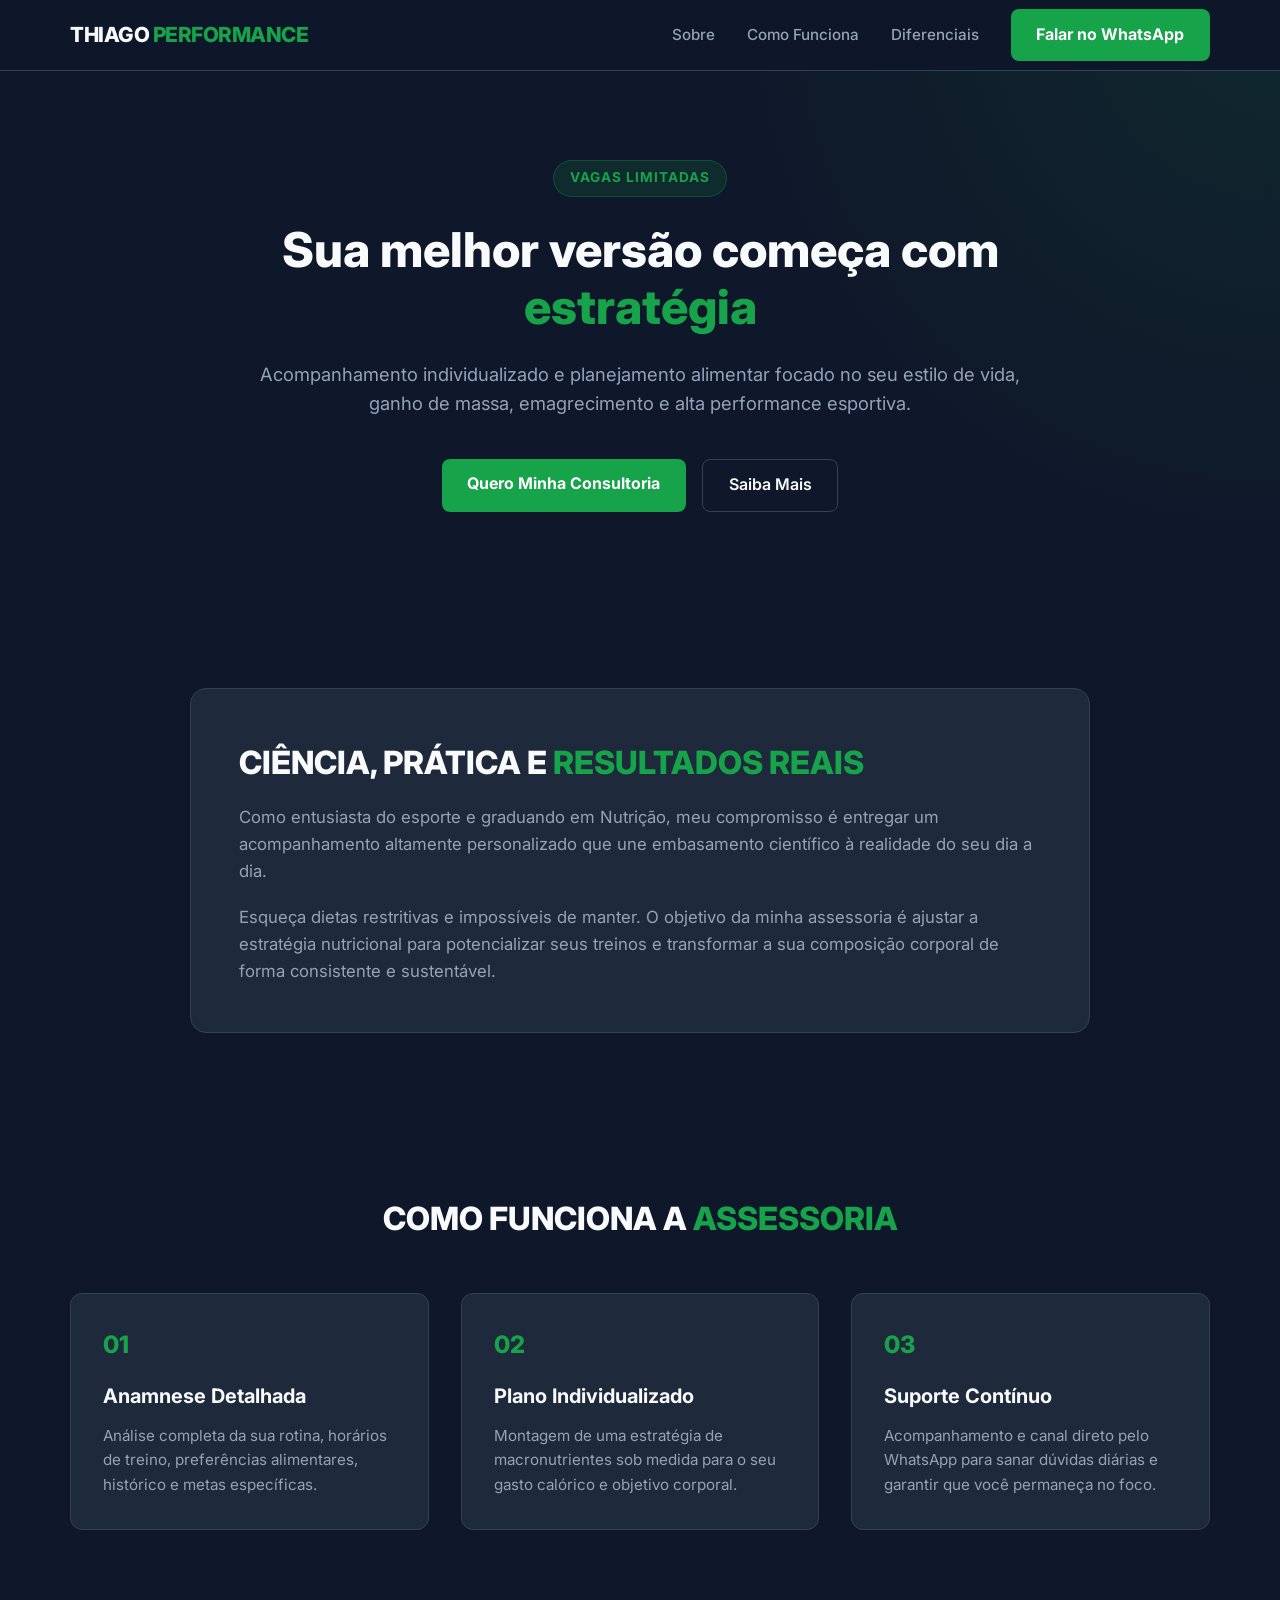
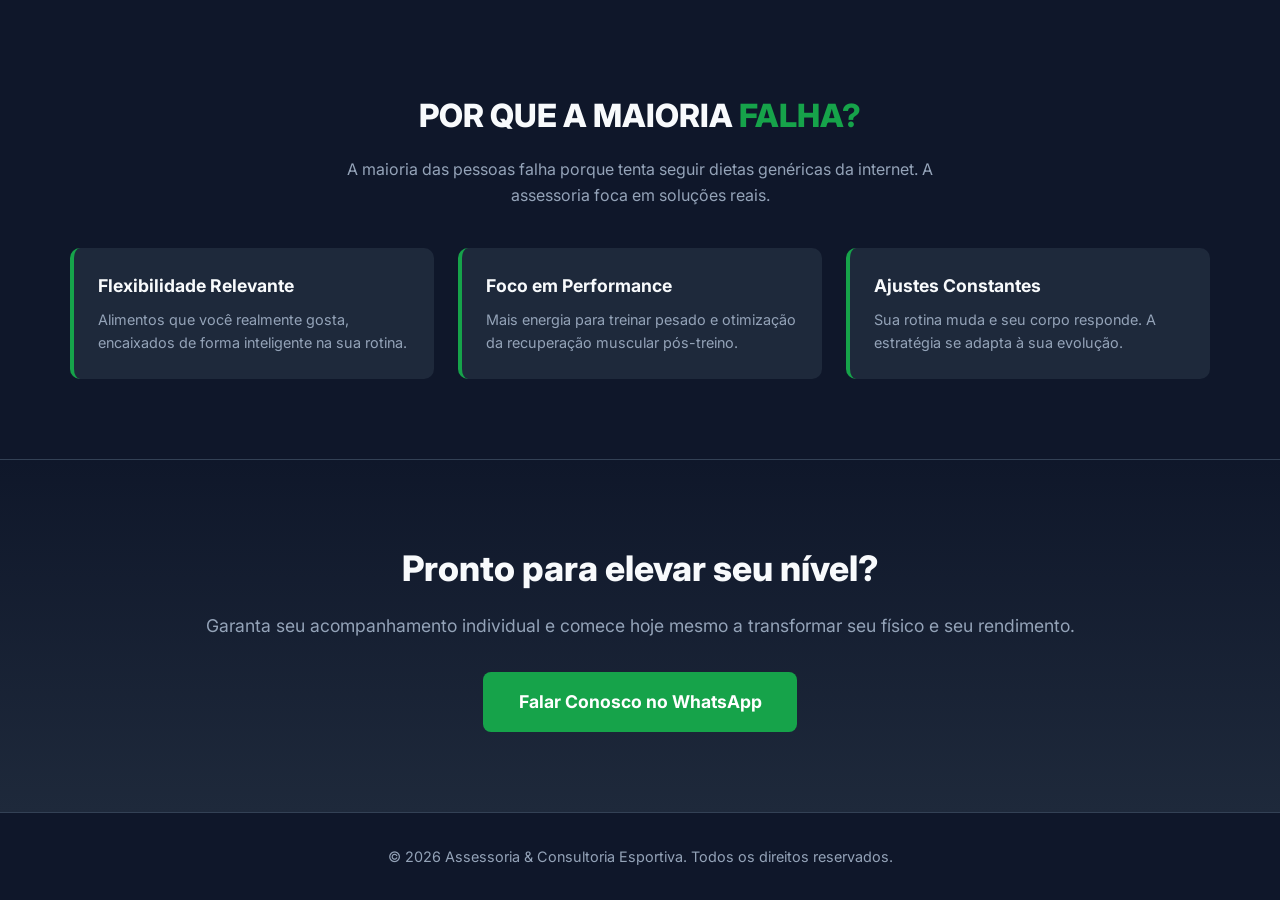
==== assets/index.html @ 7a31052c "Initial commit Co-Authored-By: Claude Sonnet 5.5 <noreply@anthropic.com>" ====
<!DOCTYPE html>
<html lang="pt-BR">
<head>
    <meta charset="UTF-8">
    <meta name="viewport" content="width=device-width, initial-scale=1.0">
    <title>Consultoria & Assessoria Esportiva</title>
    <!-- Google Fonts -->
    <link rel="preconnect" href="https://fonts.googleapis.com">
    <link rel="preconnect" href="https://fonts.gstatic.com" crossorigin>
    <link href="https://fonts.googleapis.com/css2?family=Inter:wght@300;400;600;700;800&display=swap" rel="stylesheet">
    <!-- Style CSS (Mesma Pasta) -->
    <link rel="stylesheet" href="style.css">
</head>
<body>

    <!-- Header / Navbar -->
    <header class="header" id="header">
        <div class="container nav-container">
            <a href="#" class="logo">THIAGO <span>PERFORMANCE</span></a>
            <nav class="nav-menu" id="nav-menu">
                <a href="#sobre" class="nav-link">Sobre</a>
                <a href="#como-funciona" class="nav-link">Como Funciona</a>
                <a href="#diferenciais" class="nav-link">Diferenciais</a>
                <a href="#contato" class="btn-primary btn-nav">Falar no WhatsApp</a>
            </nav>
            <div class="menu-toggle" id="menu-toggle">
                <span></span>
                <span></span>
                <span></span>
            </div>
        </div>
    </header>

    <!-- Hero Section -->
    <section class="hero">
        <div class="container hero-container">
            <div class="hero-content">
                <span class="badge">Vagas Limitadas</span>
                <h1>Sua melhor versão começa com <span>estratégia</span></h1>
                <p>Acompanhamento individualizado e planejamento alimentar focado no seu estilo de vida, ganho de massa, emagrecimento e alta performance esportiva.</p>
                <div class="hero-buttons">
                    <a href="https://wa.me/5500000000000?text=Olá!%20Gostaria%20de%20saber%20mais%20sobre%20a%20assessoria%20esportiva." target="_blank" class="btn-primary">Quero Minha Consultoria</a>
                    <a href="#como-funciona" class="btn-secondary">Saiba Mais</a>
                </div>
            </div>
        </div>
    </section>

    <!-- Sobre Section -->
    <section class="sobre section" id="sobre">
        <div class="container sobre-container">
            <div class="sobre-card">
                <div class="sobre-text">
                    <h2 class="section-title">Ciência, Prática e <span>Resultados Reais</span></h2>
                    <p>Como entusiasta do esporte e graduando em Nutrição, meu compromisso é entregar um acompanhamento altamente personalizado que une embasamento científico à realidade do seu dia a dia.</p>
                    <p>Esqueça dietas restritivas e impossíveis de manter. O objetivo da minha assessoria é ajustar a estratégia nutricional para potencializar seus treinos e transformar a sua composição corporal de forma consistente e sustentável.</p>
                </div>
            </div>
        </div>
    </section>

    <!-- Como Funciona Section -->
    <section class="como-funciona section" id="como-funciona">
        <div class="container">
            <h2 class="section-title text-center">Como Funciona a <span>Assessoria</span></h2>
            <div class="cards-grid">
                <div class="card">
                    <div class="card-icon">01</div>
                    <h3>Anamnese Detalhada</h3>
                    <p>Análise completa da sua rotina, horários de treino, preferências alimentares, histórico e metas específicas.</p>
                </div>
                <div class="card">
                    <div class="card-icon">02</div>
                    <h3>Plano Individualizado</h3>
                    <p>Montagem de uma estratégia de macronutrientes sob medida para o seu gasto calórico e objetivo corporal.</p>
                </div>
                <div class="card">
                    <div class="card-icon">03</div>
                    <h3>Suporte Contínuo</h3>
                    <p>Acompanhamento e canal direto pelo WhatsApp para sanar dúvidas diárias e garantir que você permaneça no foco.</p>
                </div>
            </div>
        </div>
    </section>

    <!-- Diferenciais Section -->
    <section class="diferenciais section" id="diferenciais">
        <div class="container">
            <h2 class="section-title text-center">Por que a maioria <span>falha?</span></h2>
            <p class="section-subtitle text-center">A maioria das pessoas falha porque tenta seguir dietas genéricas da internet. A assessoria foca em soluções reais.</p>
            <div class="diff-grid">
                <div class="diff-card">
                    <h4>Flexibilidade Relevante</h4>
                    <p>Alimentos que você realmente gosta, encaixados de forma inteligente na sua rotina.</p>
                </div>
                <div class="diff-card">
                    <h4>Foco em Performance</h4>
                    <p>Mais energia para treinar pesado e otimização da recuperação muscular pós-treino.</p>
                </div>
                <div class="diff-card">
                    <h4>Ajustes Constantes</h4>
                    <p>Sua rotina muda e seu corpo responde. A estratégia se adapta à sua evolução.</p>
                </div>
            </div>
        </div>
    </section>

    <!-- CTA Final / Contato Section -->
    <section class="cta-section section" id="contato">
        <div class="container cta-container">
            <h2>Pronto para elevar seu nível?</h2>
            <p>Garanta seu acompanhamento individual e comece hoje mesmo a transformar seu físico e seu rendimento.</p>
            <a href="https://wa.me/5500000000000?text=Olá!%20Quero%20garantir%20minha%20vaga%20na%20assessoria." target="_blank" class="btn-primary btn-large">Falar Conosco no WhatsApp</a>
        </div>
    </section>

    <!-- Footer -->
    <footer class="footer">
        <div class="container footer-container">
            <p>&copy; 2026 Assessoria & Consultoria Esportiva. Todos os direitos reservados.</p>
        </div>
    </footer>

    <!-- Main JS (Mesma Pasta) -->
    <script src="main.js"></script>
</body>
</html>
---- assets/style.css ----
/* ===================================
   VARIABLES & RESET
   =================================== */
:root {
    --primary-color: #16a34a;
    --primary-hover: #15803d;
    --bg-dark: #0f172a;
    --bg-card: #1e293b;
    --bg-card-hover: #334155;
    --text-main: #f8fafc;
    --text-muted: #94a3b8;
    --border-color: #334155;
    --font-main: 'Inter', sans-serif;
    --transition: all 0.3s ease;
}

* {
    margin: 0;
    padding: 0;
    box-sizing: border-box;
}

html {
    scroll-behavior: smooth;
}

body {
    font-family: var(--font-main);
    background-color: var(--bg-dark);
    color: var(--text-main);
    line-height: 1.6;
    overflow-x: hidden;
}

/* ===================================
   UTILITIES & TYPOGRAPHY
   =================================== */
.container {
    width: 90%;
    max-width: 1140px;
    margin: 0 auto;
}

.section {
    padding: 5rem 0;
}

.section-title {
    font-size: 2rem;
    font-weight: 800;
    margin-bottom: 1rem;
    text-transform: uppercase;
}

.section-title span {
    color: var(--primary-color);
}

.section-subtitle {
    color: var(--text-muted);
    max-width: 600px;
    margin: 0 auto 2.5rem;
    font-size: 1rem;
}

.text-center {
    text-align: center;
}

/* Buttons */
.btn-primary {
    background-color: var(--primary-color);
    color: #ffffff;
    padding: 0.8rem 1.6rem;
    border-radius: 8px;
    text-decoration: none;
    font-weight: 700;
    display: inline-block;
    transition: var(--transition);
    border: none;
    cursor: pointer;
}

.btn-primary:hover {
    background-color: var(--primary-hover);
    transform: translateY(-2px);
    box-shadow: 0 10px 20px rgba(22, 163, 74, 0.2);
}

.btn-secondary {
    background-color: transparent;
    color: var(--text-main);
    padding: 0.8rem 1.6rem;
    border-radius: 8px;
    text-decoration: none;
    font-weight: 600;
    display: inline-block;
    border: 1px solid var(--border-color);
    transition: var(--transition);
}

.btn-secondary:hover {
    background-color: var(--bg-card);
    border-color: var(--text-muted);
}

.btn-large {
    padding: 1rem 2.2rem;
    font-size: 1.1rem;
}

/* ===================================
   HEADER & NAVBAR
   =================================== */
.header {
    position: fixed;
    top: 0;
    left: 0;
    width: 100%;
    background-color: rgba(15, 23, 42, 0.95);
    backdrop-filter: blur(8px);
    z-index: 1000;
    border-bottom: 1px solid var(--border-color);
    transition: var(--transition);
}

.nav-container {
    display: flex;
    justify-content: space-between;
    align-items: center;
    height: 70px;
}

.logo {
    font-size: 1.3rem;
    font-weight: 800;
    color: var(--text-main);
    text-decoration: none;
    letter-spacing: -0.5px;
}

.logo span {
    color: var(--primary-color);
}

.nav-menu {
    display: flex;
    align-items: center;
    gap: 2rem;
}

.nav-link {
    color: var(--text-muted);
    text-decoration: none;
    font-weight: 500;
    font-size: 0.95rem;
    transition: var(--transition);
}

.nav-link:hover {
    color: var(--primary-color);
}

.menu-toggle {
    display: none;
    flex-direction: column;
    cursor: pointer;
    gap: 5px;
}

.menu-toggle span {
    width: 25px;
    height: 3px;
    background-color: var(--text-main);
    border-radius: 2px;
    transition: var(--transition);
}

/* ===================================
   HERO SECTION
   =================================== */
.hero {
    padding: 10rem 0 6rem;
    background: radial-gradient(circle at top right, rgba(22, 163, 74, 0.12), transparent 40%);
}

.hero-container {
    display: flex;
    justify-content: center;
    text-align: center;
}

.hero-content {
    max-width: 800px;
}

.badge {
    background-color: rgba(22, 163, 74, 0.15);
    color: var(--primary-color);
    padding: 0.4rem 1rem;
    border-radius: 50px;
    font-size: 0.85rem;
    font-weight: 700;
    text-transform: uppercase;
    letter-spacing: 1px;
    display: inline-block;
    margin-bottom: 1.5rem;
    border: 1px solid rgba(22, 163, 74, 0.3);
}

.hero h1 {
    font-size: 3rem;
    line-height: 1.2;
    font-weight: 800;
    margin-bottom: 1.5rem;
}

.hero h1 span {
    color: var(--primary-color);
}

.hero p {
    font-size: 1.15rem;
    color: var(--text-muted);
    margin-bottom: 2.5rem;
}

.hero-buttons {
    display: flex;
    gap: 1rem;
    justify-content: center;
}

/* ===================================
   SOBRE SECTION
   =================================== */
.sobre-card {
    background-color: var(--bg-card);
    border: 1px solid var(--border-color);
    padding: 3rem;
    border-radius: 16px;
    max-width: 900px;
    margin: 0 auto;
}

.sobre-text p {
    color: var(--text-muted);
    font-size: 1.05rem;
    margin-bottom: 1.2rem;
}

.sobre-text p:last-child {
    margin-bottom: 0;
}

/* ===================================
   COMO FUNCIONA
   =================================== */
.cards-grid {
    display: grid;
    grid-template-columns: repeat(auto-fit, minmax(280px, 1fr));
    gap: 2rem;
    margin-top: 3rem;
}

.card {
    background-color: var(--bg-card);
    border: 1px solid var(--border-color);
    border-radius: 12px;
    padding: 2rem;
    transition: var(--transition);
}

.card:hover {
    transform: translateY(-5px);
    border-color: var(--primary-color);
}

.card-icon {
    font-size: 1.5rem;
    font-weight: 800;
    color: var(--primary-color);
    margin-bottom: 1rem;
}

.card h3 {
    font-size: 1.25rem;
    margin-bottom: 0.75rem;
}

.card p {
    color: var(--text-muted);
    font-size: 0.95rem;
}

/* ===================================
   DIFERENCIAIS
   =================================== */
.diff-grid {
    display: grid;
    grid-template-columns: repeat(auto-fit, minmax(260px, 1fr));
    gap: 1.5rem;
}

.diff-card {
    background-color: var(--bg-card);
    padding: 1.5rem;
    border-radius: 10px;
    border-left: 4px solid var(--primary-color);
}

.diff-card h4 {
    font-size: 1.1rem;
    margin-bottom: 0.5rem;
}

.diff-card p {
    color: var(--text-muted);
    font-size: 0.9rem;
}

/* ===================================
   CTA SECTION
   =================================== */
.cta-section {
    background: linear-gradient(180deg, var(--bg-dark) 0%, var(--bg-card) 100%);
    text-align: center;
    border-top: 1px solid var(--border-color);
}

.cta-container h2 {
    font-size: 2.2rem;
    font-weight: 800;
    margin-bottom: 1rem;
}

.cta-container p {
    color: var(--text-muted);
    font-size: 1.1rem;
    margin-bottom: 2rem;
}

/* ===================================
   FOOTER
   =================================== */
.footer {
    padding: 2rem 0;
    text-align: center;
    border-top: 1px solid var(--border-color);
    color: var(--text-muted);
    font-size: 0.9rem;
}

/* ===================================
   RESPONSIVE DESIGN
   =================================== */
@media (max-width: 768px) {
    .menu-toggle {
        display: flex;
    }

    .nav-menu {
        position: absolute;
        top: 70px;
        left: 0;
        width: 100%;
        background-color: var(--bg-dark);
        flex-direction: column;
        padding: 2rem;
        gap: 1.5rem;
        border-bottom: 1px solid var(--border-color);
        display: none;
    }

    .nav-menu.active {
        display: flex;
    }

    .hero h1 {
        font-size: 2.2rem;
    }

    .hero-buttons {
        flex-direction: column;
    }

    .btn-primary, .btn-secondary {
        width: 100%;
        text-align: center;
    }

    .sobre-card {
        padding: 1.8rem;
    }
}
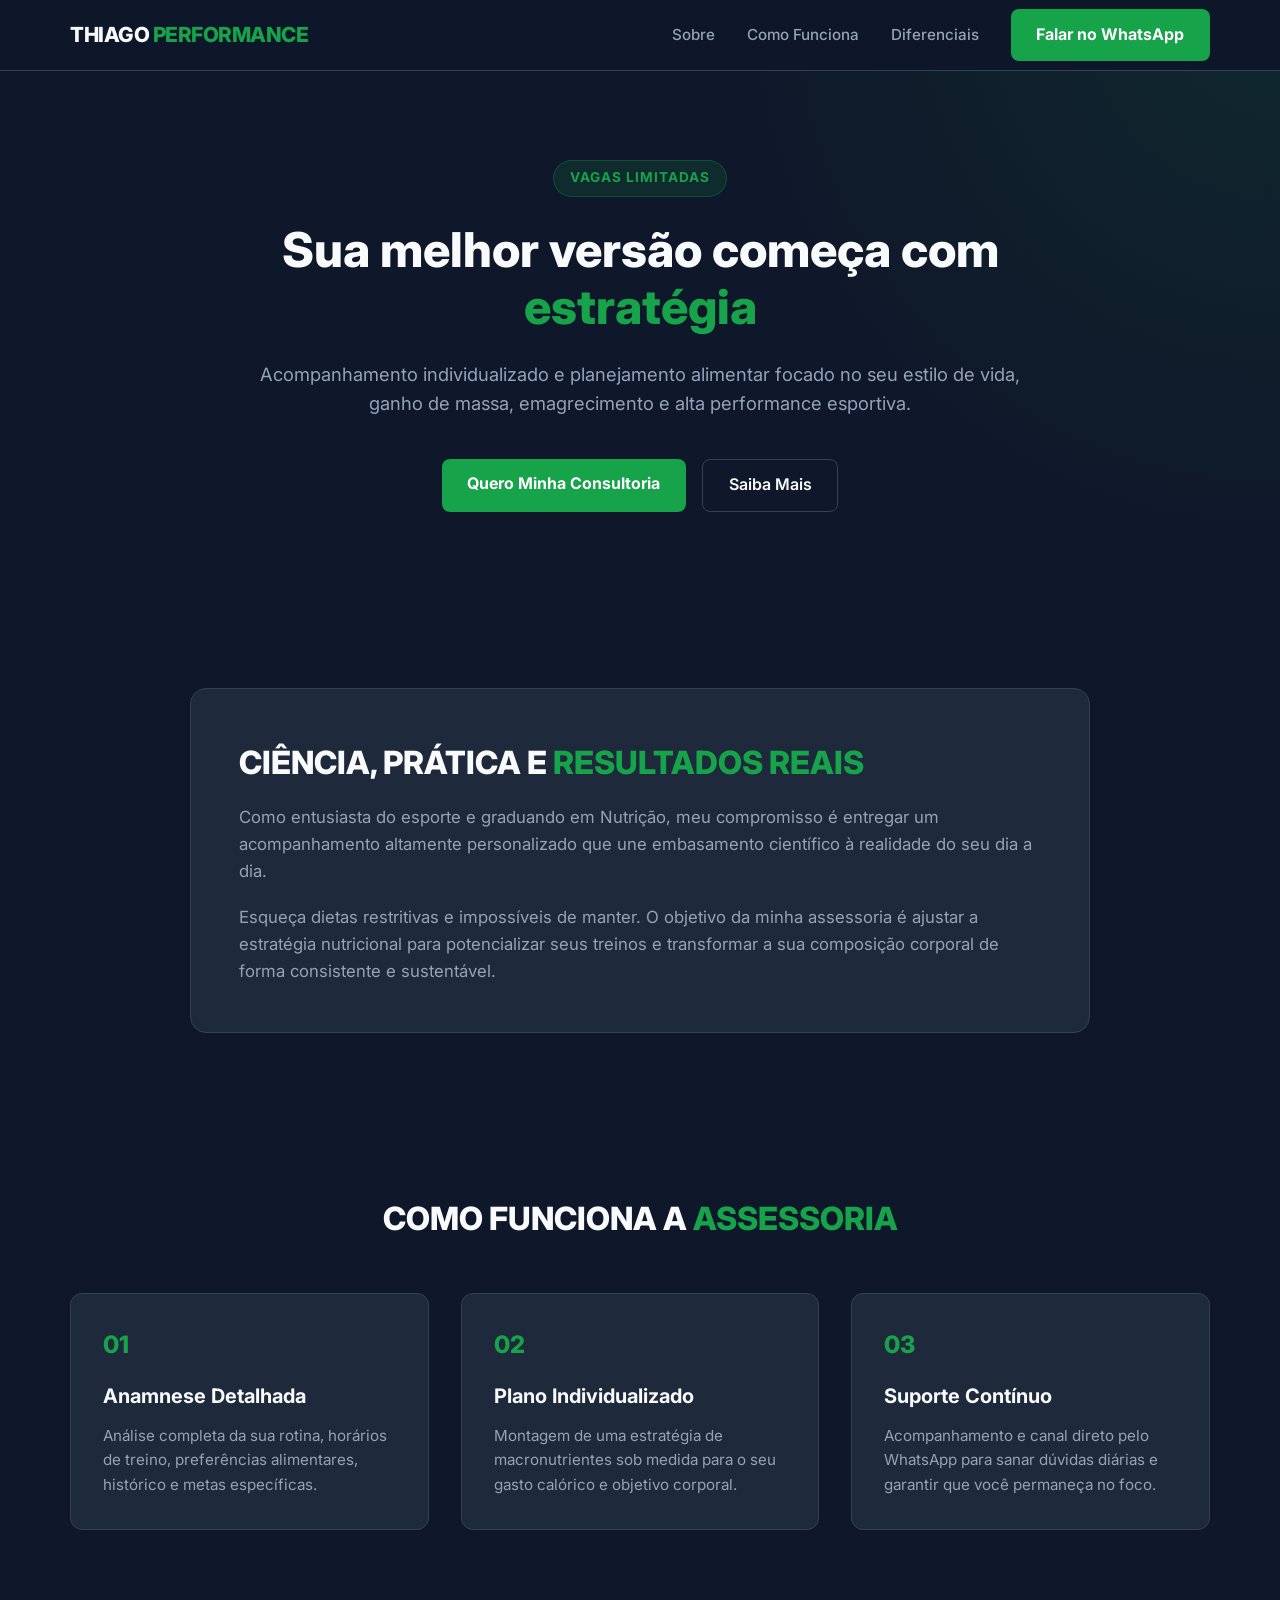
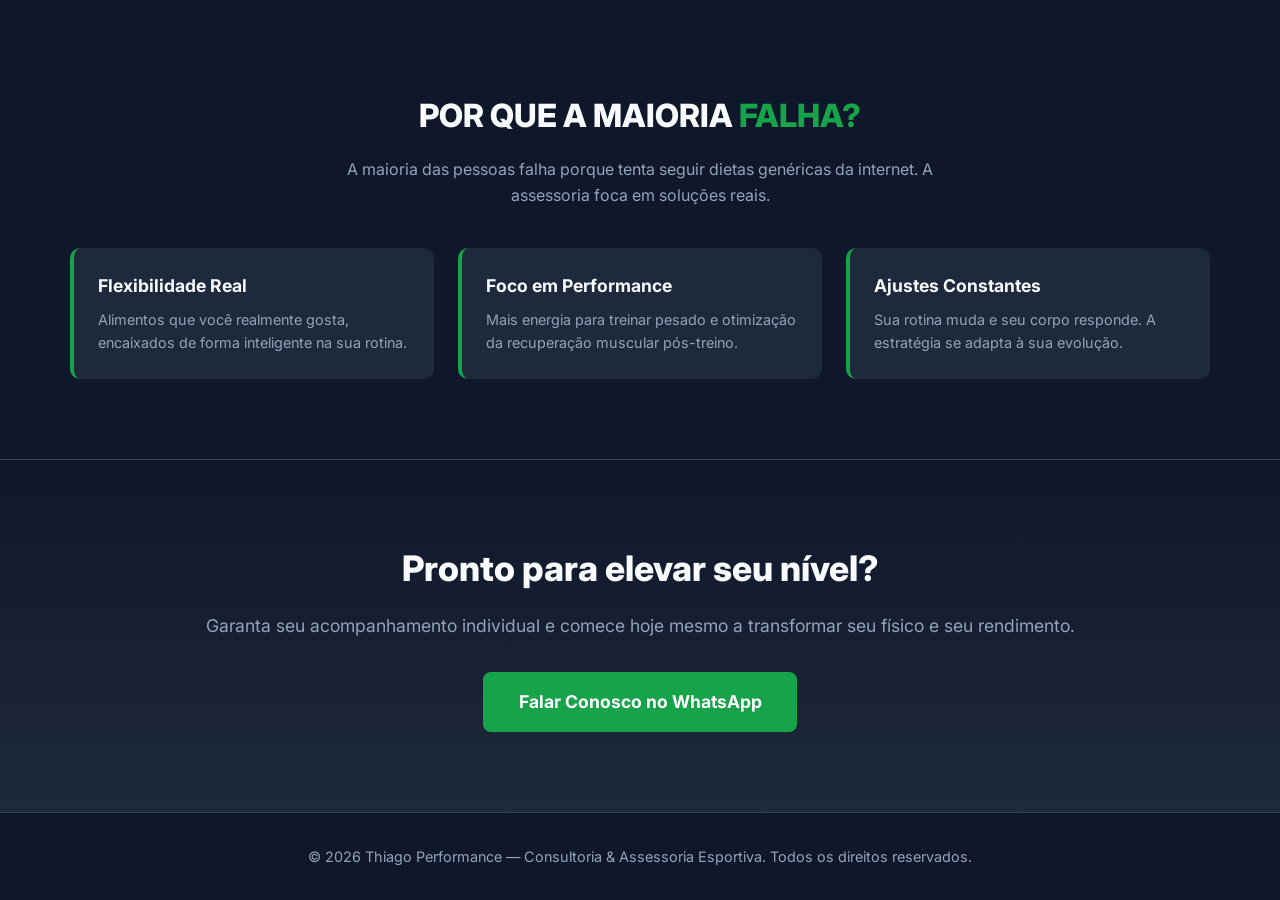
==== commit fbc32762: "Atualiza landing page Co-Authored-By: Claude Sonnet 5.5 <noreply@anthropic.com>" ====
--- a/assets/index.html
+++ b/assets/index.html
@@ -3,11 +3,19 @@
 <head>
     <meta charset="UTF-8">
     <meta name="viewport" content="width=device-width, initial-scale=1.0">
-    <title>Consultoria & Assessoria Esportiva</title>
+    <title>Thiago Performance | Consultoria & Assessoria Esportiva</title>
+    <meta name="description" content="Acompanhamento individualizado para ganho de massa, emagrecimento e alta performance esportiva. Fale com a Thiago Performance pelo WhatsApp.">
+    <!-- Open Graph (prévia ao compartilhar o link) -->
+    <meta property="og:type" content="website">
+    <meta property="og:locale" content="pt_BR">
+    <meta property="og:title" content="Thiago Performance | Consultoria & Assessoria Esportiva">
+    <meta property="og:description" content="Acompanhamento individualizado para ganho de massa, emagrecimento e alta performance esportiva.">
+    <!-- Favicon -->
+    <link rel="icon" href="data:image/svg+xml,%3Csvg xmlns='http://www.w3.org/2000/svg' viewBox='0 0 64 64'%3E%3Crect width='64' height='64' rx='14' fill='%2316a34a'/%3E%3Ctext x='32' y='43' font-family='Arial,sans-serif' font-size='30' font-weight='800' fill='%23fff' text-anchor='middle'%3ETP%3C/text%3E%3C/svg%3E">
     <!-- Google Fonts -->
     <link rel="preconnect" href="https://fonts.googleapis.com">
     <link rel="preconnect" href="https://fonts.gstatic.com" crossorigin>
-    <link href="https://fonts.googleapis.com/css2?family=Inter:wght@300;400;600;700;800&display=swap" rel="stylesheet">
+    <link href="https://fonts.googleapis.com/css2?family=Inter:wght@300;400;500;600;700;800&display=swap" rel="stylesheet">
     <!-- Style CSS (Mesma Pasta) -->
     <link rel="stylesheet" href="style.css">
 </head>
@@ -21,13 +29,13 @@
                 <a href="#sobre" class="nav-link">Sobre</a>
                 <a href="#como-funciona" class="nav-link">Como Funciona</a>
                 <a href="#diferenciais" class="nav-link">Diferenciais</a>
-                <a href="#contato" class="btn-primary btn-nav">Falar no WhatsApp</a>
+                <a href="https://wa.me/5591985677546?text=Olá!%20Gostaria%20de%20saber%20mais%20sobre%20a%20assessoria%20esportiva." target="_blank" rel="noopener noreferrer" class="btn-primary btn-nav">Falar no WhatsApp</a>
             </nav>
-            <div class="menu-toggle" id="menu-toggle">
+            <button type="button" class="menu-toggle" id="menu-toggle" aria-label="Abrir menu" aria-controls="nav-menu" aria-expanded="false">
                 <span></span>
                 <span></span>
                 <span></span>
-            </div>
+            </button>
         </div>
     </header>
 
@@ -39,7 +47,7 @@
                 <h1>Sua melhor versão começa com <span>estratégia</span></h1>
                 <p>Acompanhamento individualizado e planejamento alimentar focado no seu estilo de vida, ganho de massa, emagrecimento e alta performance esportiva.</p>
                 <div class="hero-buttons">
-                    <a href="https://wa.me/5500000000000?text=Olá!%20Gostaria%20de%20saber%20mais%20sobre%20a%20assessoria%20esportiva." target="_blank" class="btn-primary">Quero Minha Consultoria</a>
+                    <a href="https://wa.me/5591985677546?text=Olá!%20Gostaria%20de%20saber%20mais%20sobre%20a%20assessoria%20esportiva." target="_blank" rel="noopener noreferrer" class="btn-primary">Quero Minha Consultoria</a>
                     <a href="#como-funciona" class="btn-secondary">Saiba Mais</a>
                 </div>
             </div>
@@ -90,7 +98,7 @@
             <p class="section-subtitle text-center">A maioria das pessoas falha porque tenta seguir dietas genéricas da internet. A assessoria foca em soluções reais.</p>
             <div class="diff-grid">
                 <div class="diff-card">
-                    <h4>Flexibilidade Relevante</h4>
+                    <h4>Flexibilidade Real</h4>
                     <p>Alimentos que você realmente gosta, encaixados de forma inteligente na sua rotina.</p>
                 </div>
                 <div class="diff-card">
@@ -110,18 +118,18 @@
         <div class="container cta-container">
             <h2>Pronto para elevar seu nível?</h2>
             <p>Garanta seu acompanhamento individual e comece hoje mesmo a transformar seu físico e seu rendimento.</p>
-            <a href="https://wa.me/5500000000000?text=Olá!%20Quero%20garantir%20minha%20vaga%20na%20assessoria." target="_blank" class="btn-primary btn-large">Falar Conosco no WhatsApp</a>
+            <a href="https://wa.me/5591985677546?text=Olá!%20Quero%20garantir%20minha%20vaga%20na%20assessoria." target="_blank" rel="noopener noreferrer" class="btn-primary btn-large">Falar Conosco no WhatsApp</a>
         </div>
     </section>
 
     <!-- Footer -->
     <footer class="footer">
         <div class="container footer-container">
-            <p>&copy; 2026 Assessoria & Consultoria Esportiva. Todos os direitos reservados.</p>
+            <p>&copy; 2026 Thiago Performance — Consultoria & Assessoria Esportiva. Todos os direitos reservados.</p>
         </div>
     </footer>
 
     <!-- Main JS (Mesma Pasta) -->
-    <script src="main.js"></script>
+    <script src="script.js"></script>
 </body>
 </html>
--- a/assets/style.css
+++ b/assets/style.css
@@ -166,6 +166,9 @@
     flex-direction: column;
     cursor: pointer;
     gap: 5px;
+    background: none;
+    border: none;
+    padding: 0.5rem;
 }
 
 .menu-toggle span {
